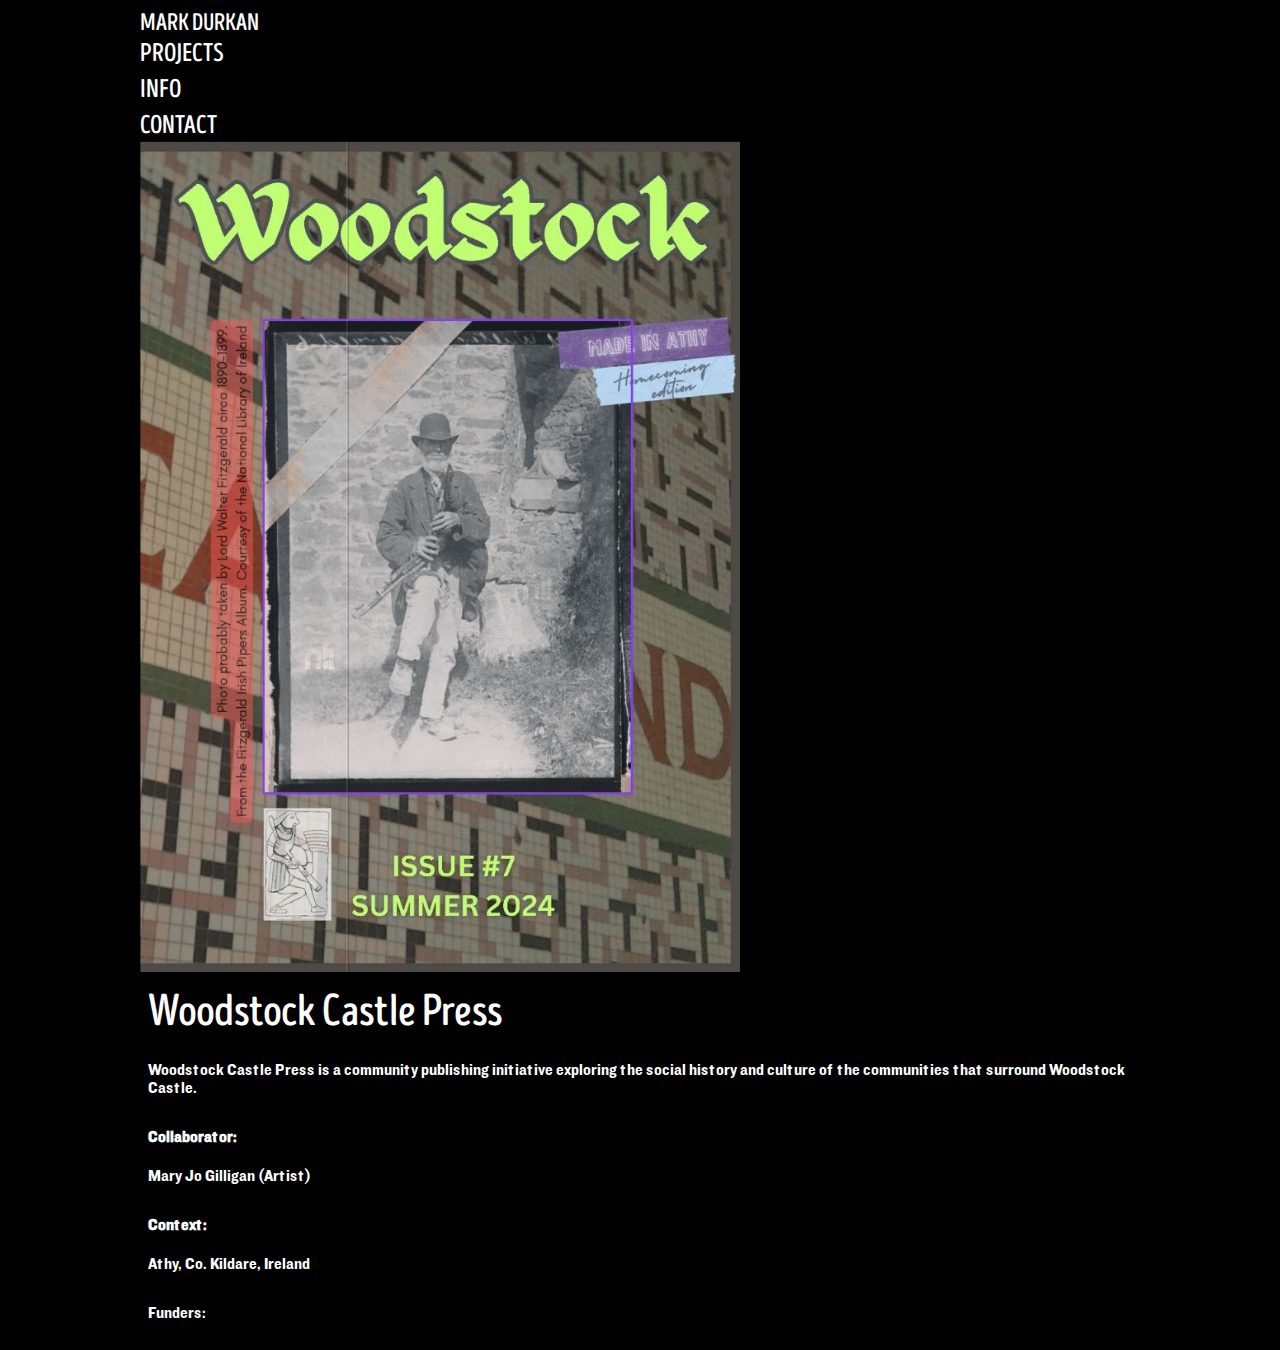
==== project-page.html @ 4230ec90 "add a test page for links and link styling" ====
<!DOCTYPE html>
<html lang="en">
<head>
    <meta charset="UTF-8">
    <meta name="viewport" content="width=device-width, initial-scale=1.0">
    <title>Project Page Example</title>
    <link rel="stylesheet" href="style.css" />
</head>
<body>
    <section id="hero">
        <header><a href="./index.html">MARK DURKAN</a></header>
        <div class="heroContent">
            <nav>
                <ul id="pageLinks">
                    <li id="projects" class="projects links">PROJECTS
                        <ul id="projectLinks">
                            <li>WOODSTOCK</li>
                            <li>ALIBI</li>
                            <li>UNION</li>
                            <li>IN ASTONISHED WALL...</li>
                            <li>CASUAL CULT CREATION</li>
                            <li>ARCHI-TYPE</li>
                        </ul>
                    </li>
                    <li class="info links">INFO</li>
                    <li class="contact links">CONTACT</li>
                </ul>
            </nav>
            <img id="poster" src="/media/woodstock poster.jpg" 
                 alt="Poster of Woodstock project" />
            <div id="projectContext">
                    <div class="projectContextInfo">
                        <p id="projectTitle" class="heading">Woodstock Castle Press</p>
                        <p>Woodstock Castle Press is a community publishing
                            initiative exploring the social history and
                            culture of the communities that surround
                            Woodstock Castle.</p>
                    </div>
                    <div class="projectContextInfo">
                        <p><strong>Collaborator:</strong></p>
                        <p>Mary Jo Gilligan (Artist)</p>
                    </div>
                    <div class="projectContextInfo">
                        <p><strong>Context:</strong></p>
                        <p>Athy, Co. Kildare, Ireland</p>
                    </div>
                    <div class="projectContextInfo">
                        <p><underline>Funders:</underline></p>
                    </div>
            </div> 
        </div>
    </section>
</body>
</html>
---- style.css ----
@font-face {
    font-family: 'HeaderFont';
    src: url('./fonts/IntroHeadB-Trial-Base.woff2') format('woff2');
    font-weight: normal;
    font-style: normal;
}

@font-face {
    font-family: 'BodyFont';
    src: url('./fonts/Knockout-HTF51-Middleweight.woff2') format('woff2');
    font-weight: normal;
    font-style: normal;
}

@font-face {
    font-family: 'BodyFontItalic';
    src: url('./fonts/Knockout-HTF51-Middleweight.woff2') format('woff2');
    font-weight: normal;
    font-style: italic;
}
* {
    margin: 0px;
    padding: 0px;
}
body {
    padding-top: .5rem;
    font-family: 'BodyFont', sans-serif;
    background: black;
    color: white;
    width: 80%;
    max-width: 1000px;
    margin: 0 auto;
}
header {
    font-family: 'HeaderFont', sans-serif;
    font-size: 1.5rem;
}
h1, h2, h3, h4, h5, h6 {
    font-family: 'HeaderFont', sans-serif;
    font-weight: normal;
    font-size: clamp(2rem, 4vw, 3rem);
}
p {
    font-family: 'BodyFont', sans-serif;
    font-size: clamp(1rem, 1.25vw, 1.25rem);
    padding: .5rem;
}
#heroContent {
    display: grid;
    grid-template-columns: 1fr 2fr 1fr;
    gap: 1.5rem;
    padding: 3rem 0;
}
#poster {
    width: 100%;
    max-width: 600px;
    /* min-width: 40%; */
}
ul {
    list-style: none;
    font-family: 'HeaderFont', sans-serif;
}
#pageLinks {
    font-size: clamp(1.3rem, 2vw, 1.6rem);
    display: flex;
    flex-direction: column;
    gap: 5px;
    position: relative;
}
.links {
    position: relative;
    cursor: pointer;
    transition: transform 0.3s ease;
}
#projectLinks {    
    visibility: hidden;
    list-style-type: none;
    position: absolute;
    top: 100%;
    z-index: 1;
    opacity: 0;
    transform: translateX(0px);
    transition: opacity .4s ease, transform .5s ease, visibility .4s ease;
}
#projects:hover #projectLinks {
    visibility: visible;
    opacity: 1;
    transform: translateX(20px);
}
.projectContentHeading {
    /* border: solid 1px green; */
    text-align: center
}
#projectContext {
    display: flex;
    flex-direction: column;
    align-items: flex-start;
}
.projectContextInfo {
    display: flex;
    flex-direction: column;
    margin-bottom: 15px;
}
.projectContextInfo p:first-child {
    margin-bottom: 5px;
}
#projectTitle {
    font-size: clamp(1.8rem, 4vw, 2.8rem);
    font-family: 'HeaderFont', sans-serif;
}
main {
    /* border: solid 1px blue;; */
    padding-top: 2rem;
    display: flex;
    flex-direction: column;
    align-items: center;
    gap: 3rem;
}
.projectContent {
    display: grid;
    
}
.projectContentBody {
    /* border: solid 1px red; */
    display: grid;
    grid-template-columns: 1fr 1fr;
    justify-content: center;
}

.projectContentHeading {
    /* border: solid 1px green; */
    text-align: center; /* Center the text */
    position: relative; /* Position for the pseudo-element */
    margin-bottom: 1rem; /* Add some space for the line */
}

.projectContentHeading::after {
    content: "";
    display: block;
    width: 100%;
    height: 1px;
    background-color: lightgrey;
    position: absolute;
    bottom: -0.5rem; /* Position the line between heading and body */
    left: 0;
}
a {
    text-decoration: none;
    color: inherit;
    cursor: pointer; /* Changes the cursor to the default arrow */
    outline: none; /* Removes the outline on focus */
  }
  
  a:hover, a:focus {
    text-decoration: none;
    color: grey;
    cursor: pointer;
    outline: none;
  }
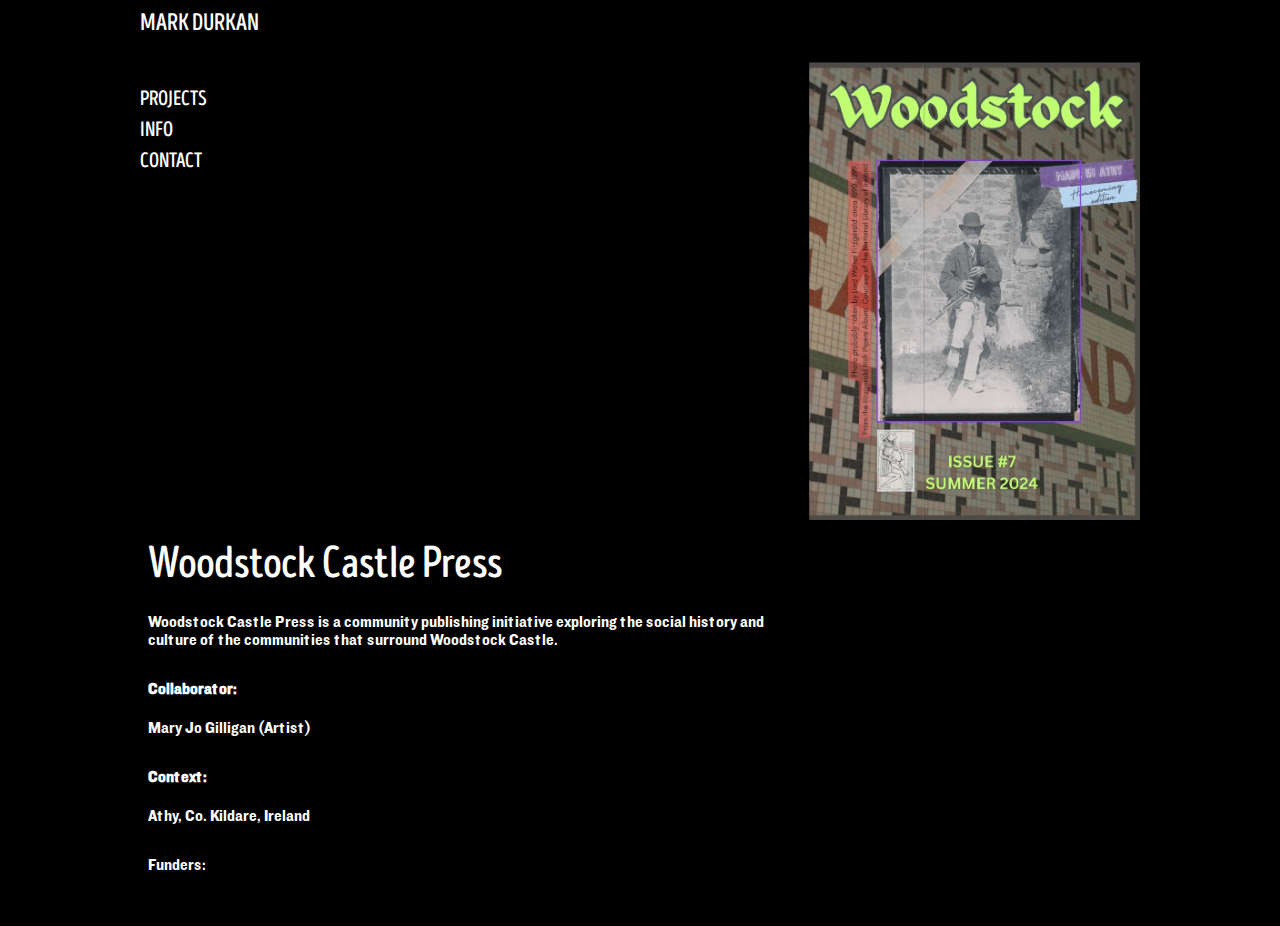
==== commit 538cd432: "updating layout of project page after recent feedback" ====
--- a/project-page.html
+++ b/project-page.html
@@ -3,13 +3,13 @@
 <head>
     <meta charset="UTF-8">
     <meta name="viewport" content="width=device-width, initial-scale=1.0">
+    <link rel="stylesheet" href="style.css" />
     <title>Project Page Example</title>
-    <link rel="stylesheet" href="style.css" />
 </head>
 <body>
     <section id="hero">
         <header><a href="./index.html">MARK DURKAN</a></header>
-        <div class="heroContent">
+        <div id="heroContent">
             <nav>
                 <ul id="pageLinks">
                     <li id="projects" class="projects links">PROJECTS
--- a/style.css
+++ b/style.css
@@ -27,29 +27,43 @@
     font-family: 'BodyFont', sans-serif;
     background: black;
     color: white;
-    width: 80%;
+    width: 95%;
     max-width: 1000px;
     margin: 0 auto;
+    display: flex;
+    flex-direction: column;
+    /* border: solid 1px green; */
 }
 header {
     font-family: 'HeaderFont', sans-serif;
     font-size: 1.5rem;
+    /* border: solid 1px yellow; */
 }
 h1, h2, h3, h4, h5, h6 {
     font-family: 'HeaderFont', sans-serif;
     font-weight: normal;
-    font-size: clamp(2rem, 4vw, 3rem);
+    /* font-size: clamp(2rem, 4vw, 3rem); */
 }
 p {
     font-family: 'BodyFont', sans-serif;
     font-size: clamp(1rem, 1.25vw, 1.25rem);
     padding: .5rem;
 }
+.projectContent {
+    /* border: solid 1px red; */
+    display: grid;
+    grid-template-columns: 1fr 5fr;
+    gap: 1rem;
+}
+nav {
+    /* border: solid 1px blue; */
+    padding: 1.5rem 0;
+}
 #heroContent {
     display: grid;
-    grid-template-columns: 1fr 2fr 1fr;
-    gap: 1.5rem;
-    padding: 3rem 0;
+    grid-template-columns: 2fr 1fr;
+    gap: .5rem;
+    padding: 1.5rem 0;
 }
 #poster {
     width: 100%;
@@ -61,7 +75,7 @@
     font-family: 'HeaderFont', sans-serif;
 }
 #pageLinks {
-    font-size: clamp(1.3rem, 2vw, 1.6rem);
+    font-size: clamp(1.1rem, 2vw, 1.3rem);
     display: flex;
     flex-direction: column;
     gap: 5px;
@@ -116,9 +130,9 @@
     align-items: center;
     gap: 3rem;
 }
-.projectContent {
+.projectContentSection{
     display: grid;
-    
+    grid-template-columns: 1fr;
 }
 .projectContentBody {
     /* border: solid 1px red; */
@@ -127,23 +141,7 @@
     justify-content: center;
 }
 
-.projectContentHeading {
-    /* border: solid 1px green; */
-    text-align: center; /* Center the text */
-    position: relative; /* Position for the pseudo-element */
-    margin-bottom: 1rem; /* Add some space for the line */
-}
 
-.projectContentHeading::after {
-    content: "";
-    display: block;
-    width: 100%;
-    height: 1px;
-    background-color: lightgrey;
-    position: absolute;
-    bottom: -0.5rem; /* Position the line between heading and body */
-    left: 0;
-}
 a {
     text-decoration: none;
     color: inherit;
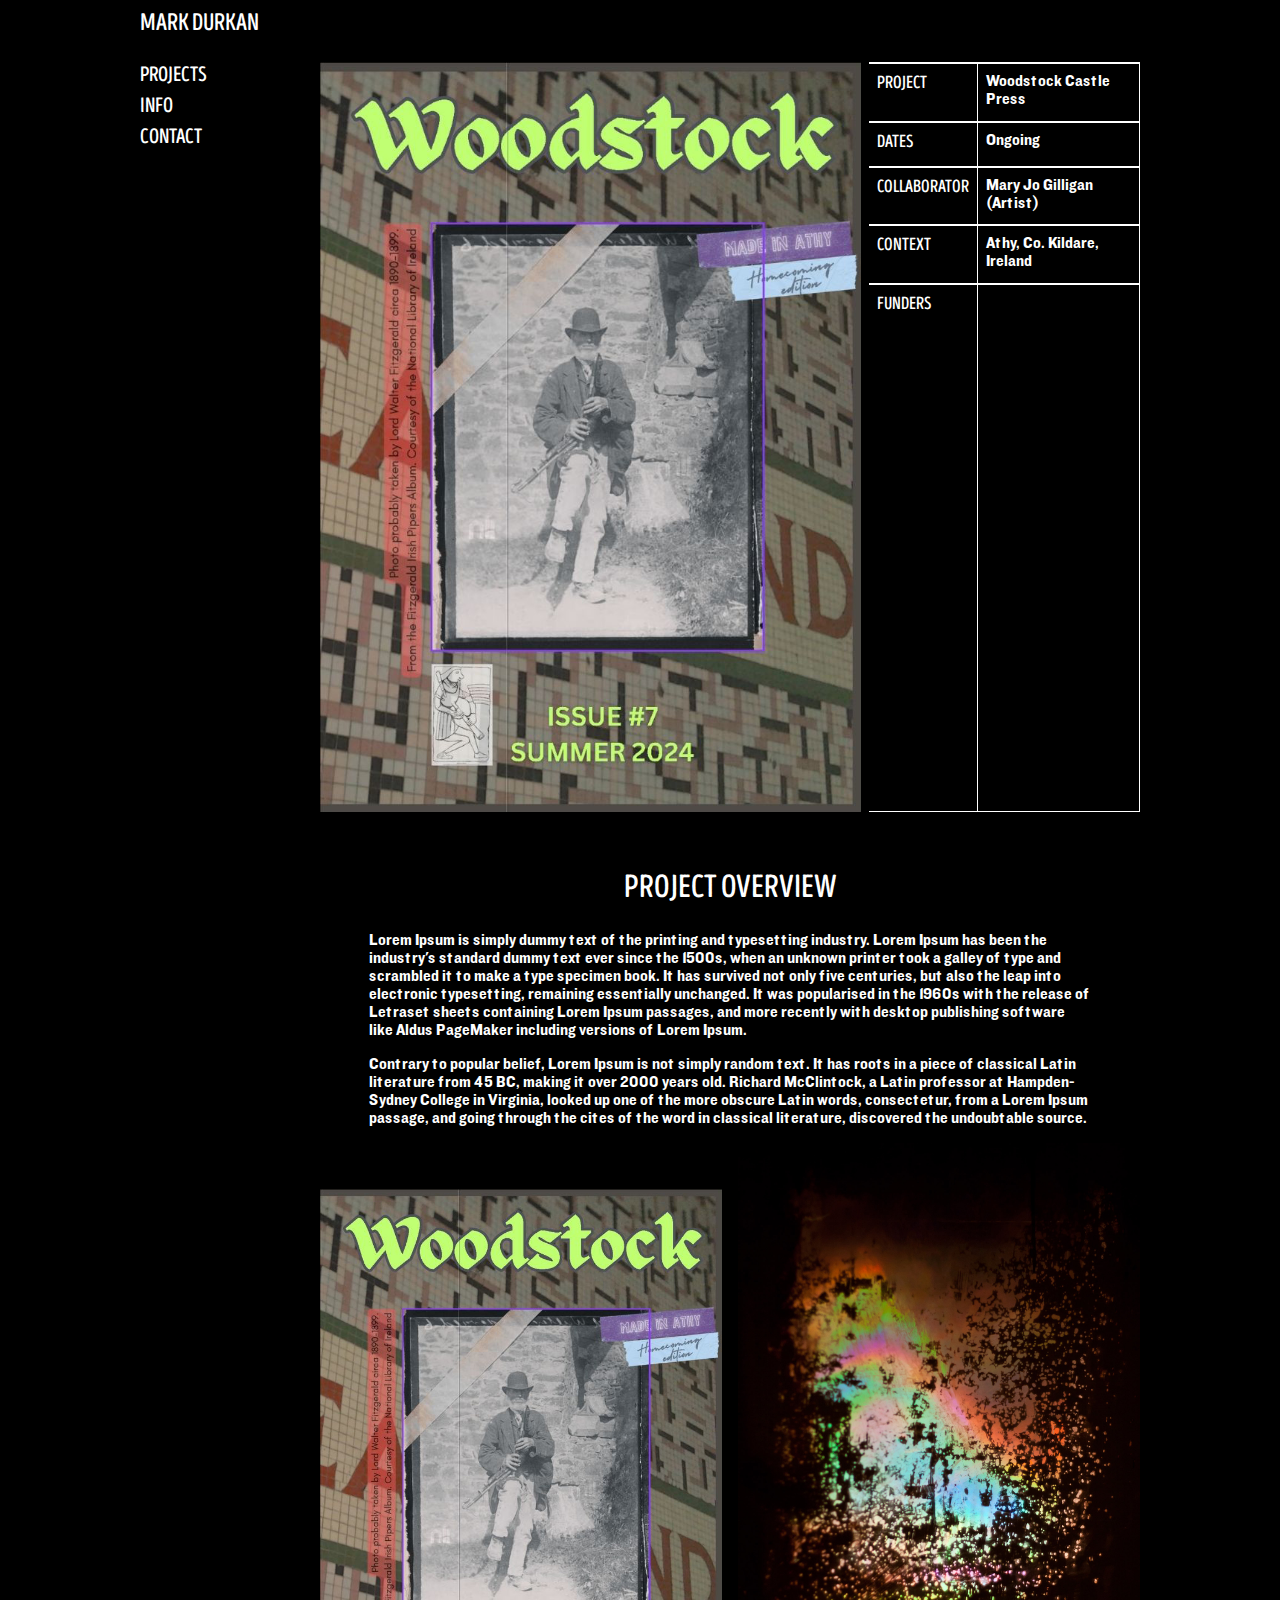
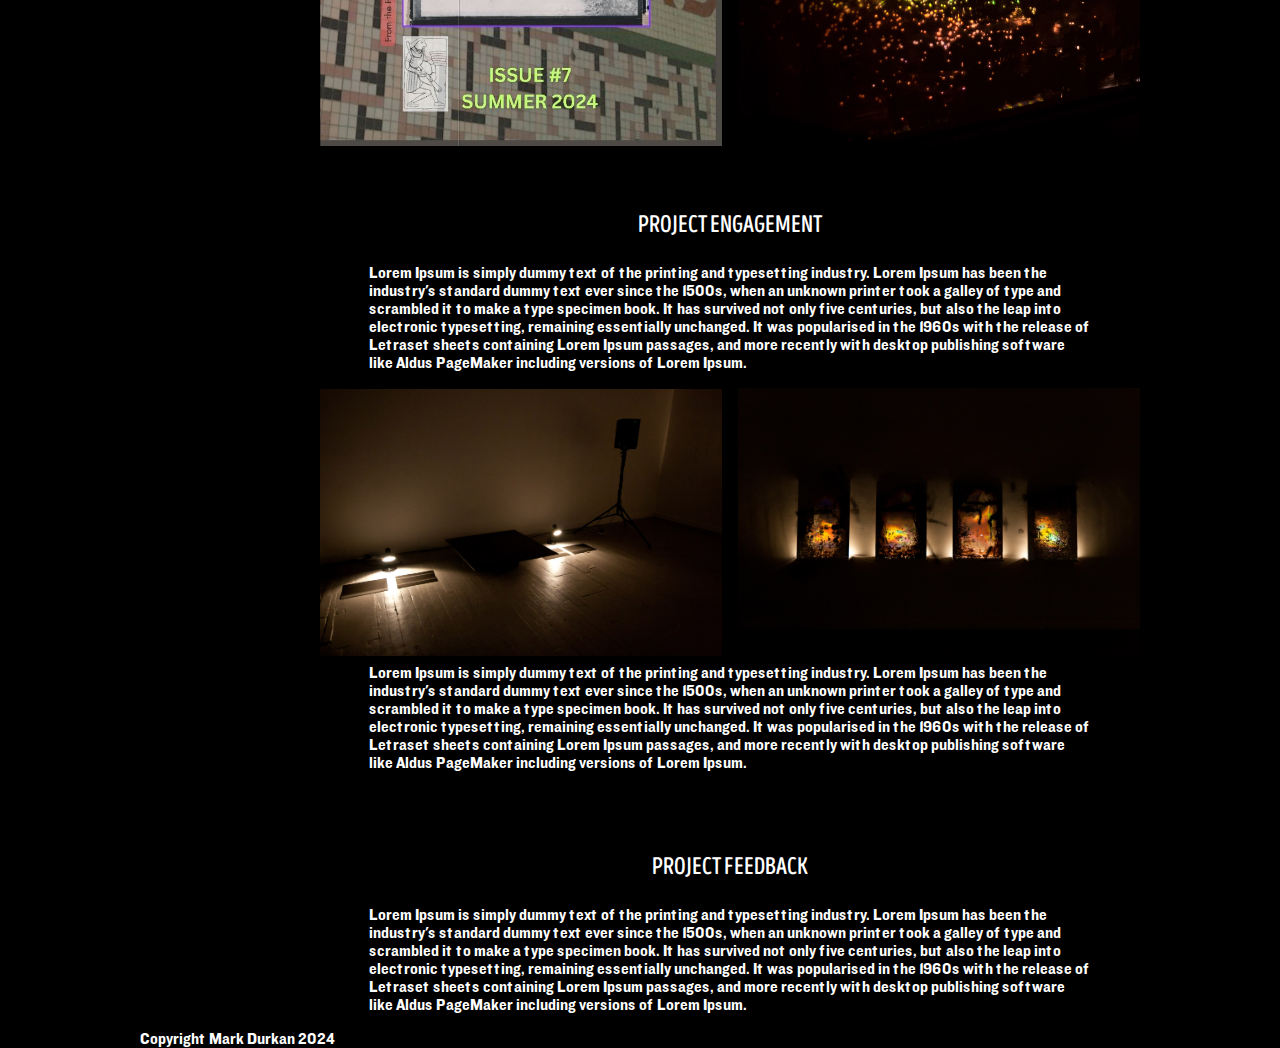
==== commit 0c73b9fd: "adding a new style to project page based on feedback" ====
--- a/project-page.html
+++ b/project-page.html
@@ -7,48 +7,135 @@
     <title>Project Page Example</title>
 </head>
 <body>
-    <section id="hero">
-        <header><a href="./index.html">MARK DURKAN</a></header>
-        <div id="heroContent">
-            <nav>
-                <ul id="pageLinks">
-                    <li id="projects" class="projects links">PROJECTS
-                        <ul id="projectLinks">
-                            <li>WOODSTOCK</li>
-                            <li>ALIBI</li>
-                            <li>UNION</li>
-                            <li>IN ASTONISHED WALL...</li>
-                            <li>CASUAL CULT CREATION</li>
-                            <li>ARCHI-TYPE</li>
-                        </ul>
-                    </li>
-                    <li class="info links">INFO</li>
-                    <li class="contact links">CONTACT</li>
-                </ul>
-            </nav>
-            <img id="poster" src="/media/woodstock poster.jpg" 
-                 alt="Poster of Woodstock project" />
-            <div id="projectContext">
-                    <div class="projectContextInfo">
-                        <p id="projectTitle" class="heading">Woodstock Castle Press</p>
-                        <p>Woodstock Castle Press is a community publishing
-                            initiative exploring the social history and
-                            culture of the communities that surround
-                            Woodstock Castle.</p>
+    <header><a href="./index.html">MARK DURKAN</a></header>
+    <div class="projectBody">
+        <nav>   
+            <ul id="pageLinks">
+                <li id="projects" class="projects links">PROJECTS
+                    <ul id="projectLinks">
+                        <li><a href="./project-page.html">WOODSTOCK</a></li>
+                        <li>ALIBI</li>
+                        <li>UNION</li>
+                        <li>IN ASTONISHED WALL...</li>
+                        <li>CASUAL CULT CREATION</li>
+                        <li>ARCHI-TYPE</li>
+                    </ul>
+                </li>
+                <li class="info links"><a href="./project-page.html">INFO</a></li>
+                <li class="contact links"><a href="./project-page.html">CONTACT</a></li>
+            </ul>
+        </nav>
+        <div class="projectContent">
+            <section id="hero">
+                    <div id="heroContent">
+                        <img id="poster" src="/media/woodstock poster.jpg"
+                            alt="Poster of Woodstock project" />
+                        <div class="projectContext">                                
+                            <div class="project-details project-details-title" >PROJECT</div>
+                            <div class="project-details project-details-content" >Woodstock Castle Press</div> 
+                            <div class="project-details project-details-title" >DATES</div>
+                            <div class="project-details project-details-content" >Ongoing</div>                                 
+                            <div class="project-details project-details-title" >COLLABORATOR</div>
+                            <div class="project-details project-details-content" >Mary Jo Gilligan (Artist)</div>                               
+                            <div class="project-details project-details-title" >CONTEXT</div>
+                            <div class="project-details project-details-content" >Athy, Co. Kildare, Ireland</div>                                
+                            <div class="project-details project-details-title" >FUNDERS</div>
+                            <div class="project-details project-details-content" > </div>   
+                        </div>
                     </div>
-                    <div class="projectContextInfo">
-                        <p><strong>Collaborator:</strong></p>
-                        <p>Mary Jo Gilligan (Artist)</p>
+            </section>
+            <main>
+                <section id="overview" class="projectContentSection">
+                    <h1 class="projectContentHeading">PROJECT OVERVIEW</h1>
+                        <div class="projectContentText">
+                            <p>Lorem Ipsum is simply dummy text of the printing and
+                                typesetting industry. Lorem Ipsum has been the
+                                industry's standard dummy text ever since the 1500s,
+                                when an unknown printer took a galley of type and
+                                scrambled it to make a type specimen book. It has
+                                survived not only five centuries, but also the leap
+                                into electronic typesetting, remaining essentially
+                                unchanged. It was popularised in the 1960s with the
+                                release of Letraset sheets containing Lorem Ipsum
+                                passages, and more recently with desktop publishing
+                                software like Aldus PageMaker including versions of
+                                Lorem Ipsum.
+                            </p>
+                            <p>
+                                Contrary to popular belief, Lorem Ipsum is not
+                                simply random text. It has roots in a piece of
+                                classical Latin literature from 45 BC, making
+                                it over 2000 years old. Richard McClintock, a
+                                Latin professor at Hampden-Sydney College in
+                                Virginia, looked up one of the more obscure
+                                Latin words, consectetur, from a Lorem Ipsum
+                                passage, and going through the cites of the
+                                word in classical literature, discovered the
+                                undoubtable source.
+                            </p>
+                        </div>
+                        <div class="projectContentImages">
+                            <img src="/media/woodstock poster.jpg"/>
+                            <img src="/media/1.jpg"/>
+                        </div>
+
+                </section>
+                <section id="engagement" class="projectContentSection">
+                    <h2 class="projectContentHeading">PROJECT ENGAGEMENT</h2>
+                    <div class="projectContentText">
+                        <p>Lorem Ipsum is simply dummy text of the printing and
+                            typesetting industry. Lorem Ipsum has been the
+                            industry's standard dummy text ever since the 1500s,
+                            when an unknown printer took a galley of type and
+                            scrambled it to make a type specimen book. It has
+                            survived not only five centuries, but also the leap
+                            into electronic typesetting, remaining essentially
+                            unchanged. It was popularised in the 1960s with the
+                            release of Letraset sheets containing Lorem Ipsum
+                            passages, and more recently with desktop publishing
+                            software like Aldus PageMaker including versions of
+                            Lorem Ipsum.</p>
                     </div>
-                    <div class="projectContextInfo">
-                        <p><strong>Context:</strong></p>
-                        <p>Athy, Co. Kildare, Ireland</p>
+                        <div class="projectContentImages">
+                            <img src="/media/10.jpg"/>
+                            <img src="/media/11.jpg"/>
+                        </div>
+                        <div class="projectContentText">
+                            <p>Lorem Ipsum is simply dummy text of the printing and
+                                typesetting industry. Lorem Ipsum has been the
+                                industry's standard dummy text ever since the 1500s,
+                                when an unknown printer took a galley of type and
+                                scrambled it to make a type specimen book. It has
+                                survived not only five centuries, but also the leap
+                                into electronic typesetting, remaining essentially
+                                unchanged. It was popularised in the 1960s with the
+                                release of Letraset sheets containing Lorem Ipsum
+                                passages, and more recently with desktop publishing
+                                software like Aldus PageMaker including versions of
+                                Lorem Ipsum.</p>
+                        </div>
+                </section>
+                <section id="feedback" class="projectContentSection">
+                    <h2 class="projectContentHeading">PROJECT FEEDBACK</h2>
+                    <div class="projectContentText">
+                        <p>Lorem Ipsum is simply dummy text of the printing and
+                            typesetting industry. Lorem Ipsum has been the
+                            industry's standard dummy text ever since the 1500s,
+                            when an unknown printer took a galley of type and
+                            scrambled it to make a type specimen book. It has
+                            survived not only five centuries, but also the leap
+                            into electronic typesetting, remaining essentially
+                            unchanged. It was popularised in the 1960s with the
+                            release of Letraset sheets containing Lorem Ipsum
+                            passages, and more recently with desktop publishing
+                            software like Aldus PageMaker including versions of
+                            Lorem Ipsum.</p>
                     </div>
-                    <div class="projectContextInfo">
-                        <p><underline>Funders:</underline></p>
-                    </div>
-            </div> 
+                </section>
+            </main>
         </div>
-    </section>
+    </div> 
+    <footer>Copyright Mark Durkan 2024</footer>
+    <script src="script.js"></script>
 </body>
 </html>--- a/style.css
+++ b/style.css
@@ -25,6 +25,7 @@
 body {
     padding-top: .5rem;
     font-family: 'BodyFont', sans-serif;
+    font-size: clamp(1rem, 1.1vw, 1.25rem);
     background: black;
     color: white;
     width: 95%;
@@ -46,10 +47,9 @@
 }
 p {
     font-family: 'BodyFont', sans-serif;
-    font-size: clamp(1rem, 1.25vw, 1.25rem);
     padding: .5rem;
 }
-.projectContent {
+.projectBody {
     /* border: solid 1px red; */
     display: grid;
     grid-template-columns: 1fr 5fr;
@@ -101,14 +101,33 @@
     opacity: 1;
     transform: translateX(20px);
 }
-.projectContentHeading {
-    /* border: solid 1px green; */
-    text-align: center
-}
-#projectContext {
-    display: flex;
-    flex-direction: column;
-    align-items: flex-start;
+.projectContext{
+    display: grid;
+    grid-template-columns: 1fr 2fr; /* Two columns: one for titles, one for information */
+    grid-template-rows: auto auto auto auto 1fr;
+    gap: 0; /* No gap between grid items */
+    border-top: 1px solid white; /* Top border for the whole grid */
+    border-bottom: 1px solid white; /* Bottom border for the whole grid */
+}
+.project-details {
+    border-top: 1px solid white; /* Top border for each cell */
+    border-right: 1px solid white; /* Right border for each cell */
+    border-bottom: 1px solid white; /* Bottom border for each cell */
+    display: flex;
+    align-items: top;
+    padding: 0.5rem 0.5rem 0.8rem 0.5rem;
+}
+.project-details-title {
+    font-family: 'HeaderFont', sans-serif;
+    font-size: clamp(1.1rem, 1.1vw, 1.2rem);
+}
+.project-details-content {
+    font-size: clamp(1rem, 1.1vw, 1.25rem);
+    padding-right: .5rem;
+}
+.projectContext :last-child, 
+.projectContext :nth-last-child(2) {
+    border-bottom: none ;
 }
 .projectContextInfo {
     display: flex;
@@ -128,19 +147,45 @@
     display: flex;
     flex-direction: column;
     align-items: center;
-    gap: 3rem;
+    gap: 4rem;
+}
+/* THE MAIN CONTENT OF THE PROJECT PAGE */
+.projectContent {
+    /* border: solid 1px yellow; */
 }
 .projectContentSection{
+    /* border: solid 1px blue; */
     display: grid;
     grid-template-columns: 1fr;
-}
-.projectContentBody {
-    /* border: solid 1px red; */
+    width: 100%;
+}
+.projectContentHeading {
+    /* border: solid 1px green; */
+    text-align: center;
+    margin-bottom: 1rem;
+}
+.projectContentText {
+    width: 90%;
+    margin: 0 auto;
+    margin-bottom: .5rem;
+    /* border: 1px solid lightblue; */
+    
+}
+.projectContentImages {
     display: grid;
     grid-template-columns: 1fr 1fr;
-    justify-content: center;
-}
-
+    gap: 1rem;
+    align-items: end;
+    max-width: 100%;
+    margin: 0 auto;
+}
+
+img {
+    /* border: 1px solid white; */
+    max-width: 100%;
+    height: auto;
+    margin: 0 auto;
+}
 
 a {
     text-decoration: none;
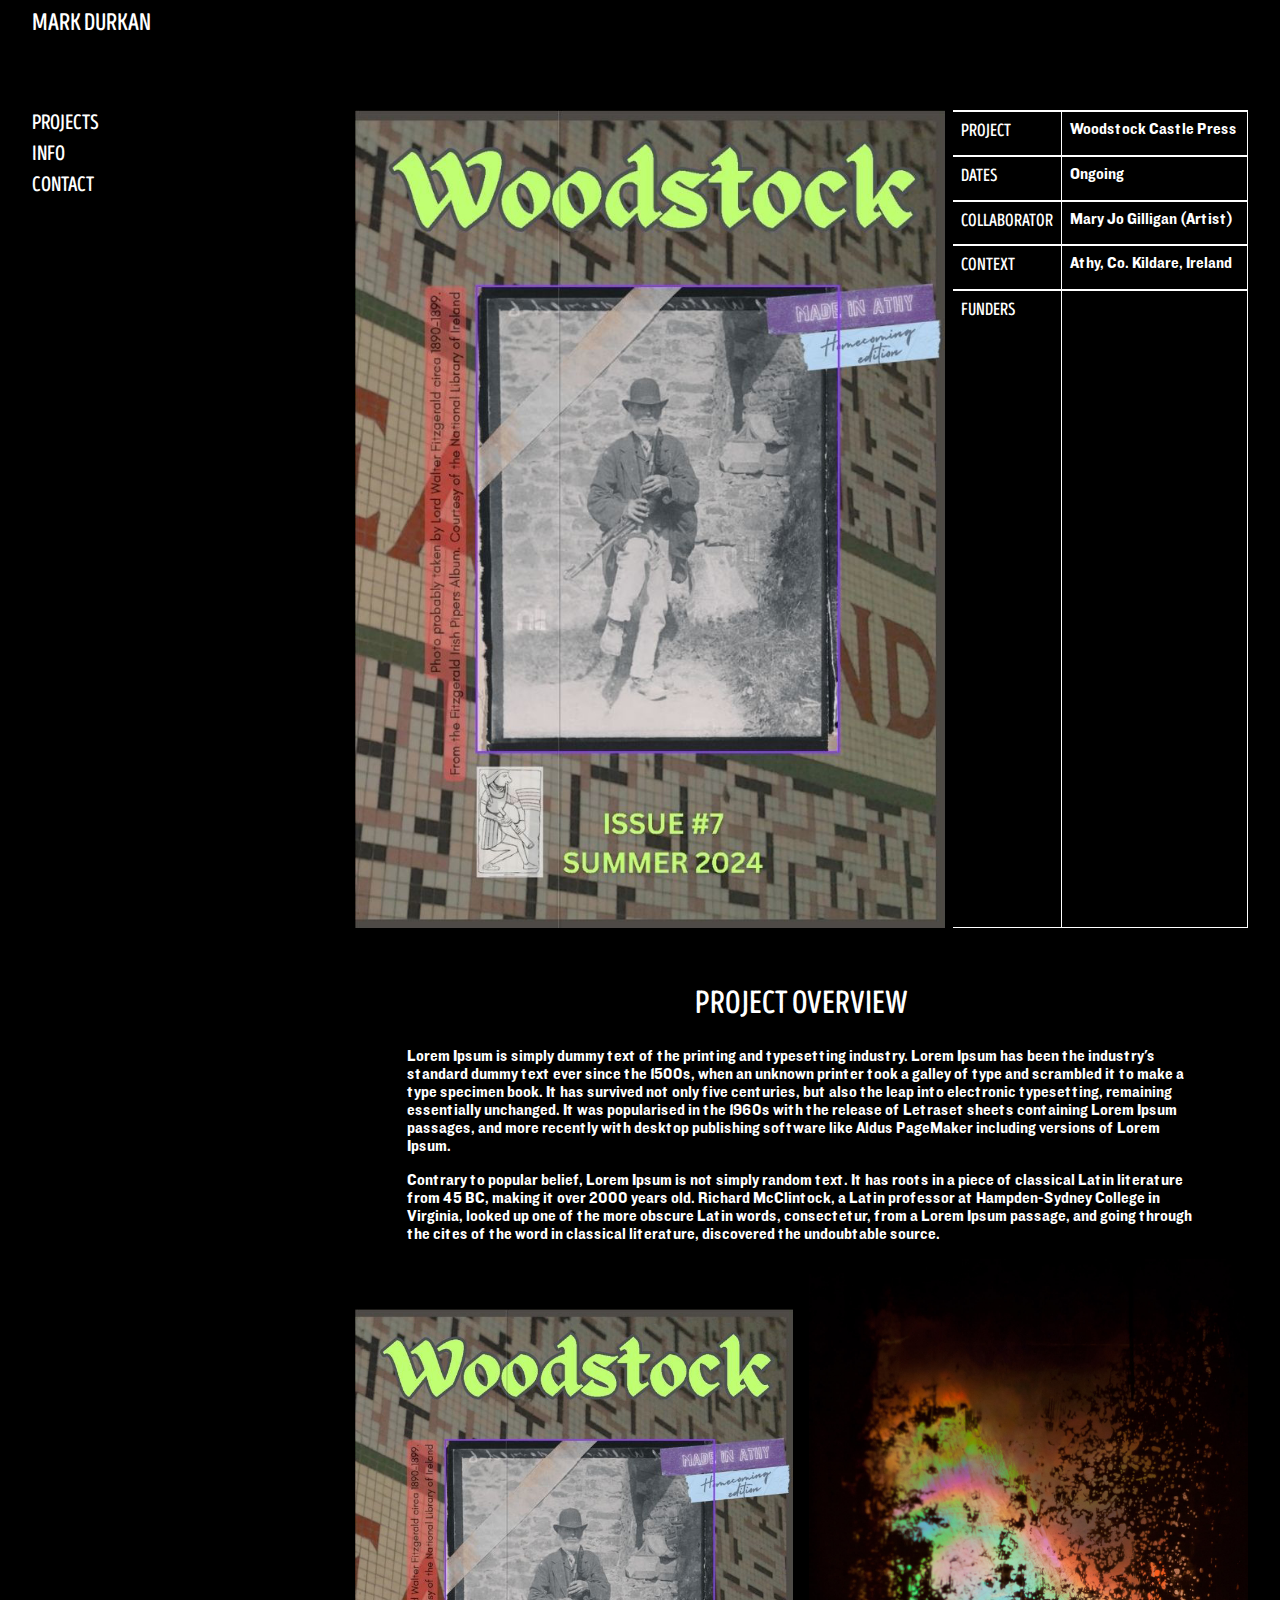
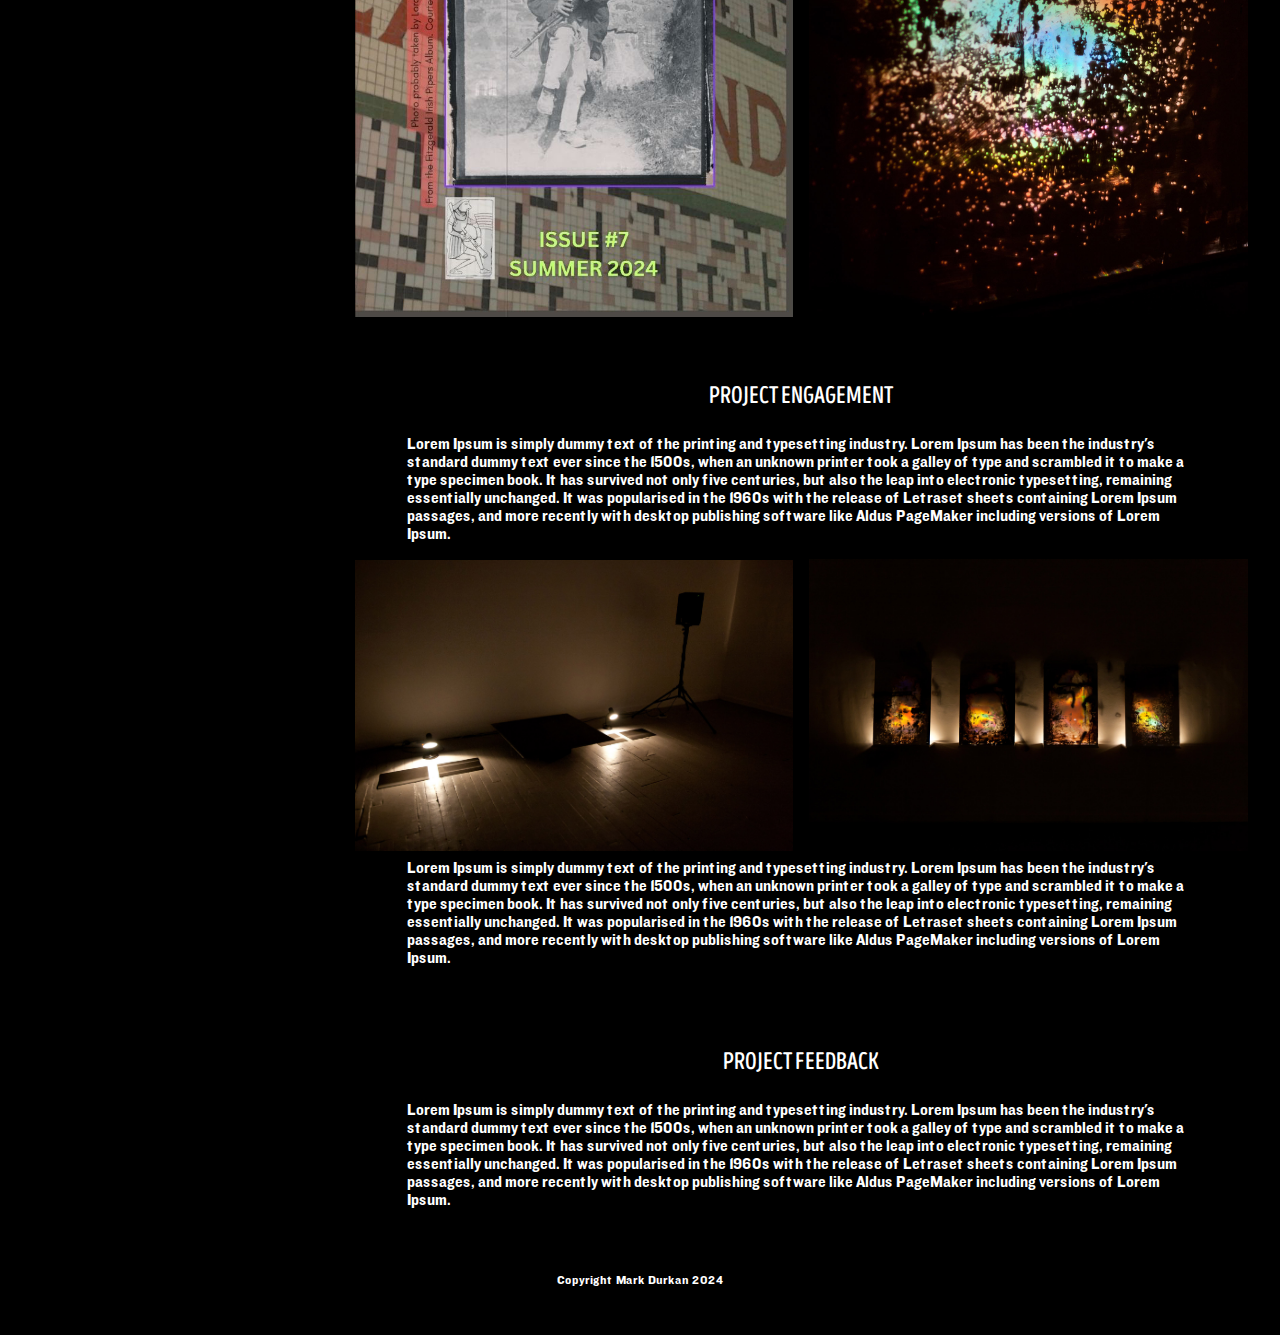
==== commit e26b672d: "adjusting styles for main and project pages" ====
--- a/project-page.html
+++ b/project-page.html
@@ -4,6 +4,7 @@
     <meta charset="UTF-8">
     <meta name="viewport" content="width=device-width, initial-scale=1.0">
     <link rel="stylesheet" href="style.css" />
+    <link rel="stylesheet" href="project-style.css" />
     <title>Project Page Example</title>
 </head>
 <body>
@@ -44,7 +45,7 @@
                         </div>
                     </div>
             </section>
-            <main>
+            <main class="project-content-main">
                 <section id="overview" class="projectContentSection">
                     <h1 class="projectContentHeading">PROJECT OVERVIEW</h1>
                         <div class="projectContentText">
--- a/style.css
+++ b/style.css
@@ -29,7 +29,7 @@
     background: black;
     color: white;
     width: 95%;
-    max-width: 1000px;
+    max-width: 1400px;
     margin: 0 auto;
     display: flex;
     flex-direction: column;
@@ -38,6 +38,7 @@
 header {
     font-family: 'HeaderFont', sans-serif;
     font-size: 1.5rem;
+    padding-bottom: 3rem;
     /* border: solid 1px yellow; */
 }
 h1, h2, h3, h4, h5, h6 {
@@ -53,7 +54,7 @@
     /* border: solid 1px red; */
     display: grid;
     grid-template-columns: 1fr 5fr;
-    gap: 1rem;
+    gap: 3rem;
 }
 nav {
     /* border: solid 1px blue; */
@@ -149,36 +150,6 @@
     align-items: center;
     gap: 4rem;
 }
-/* THE MAIN CONTENT OF THE PROJECT PAGE */
-.projectContent {
-    /* border: solid 1px yellow; */
-}
-.projectContentSection{
-    /* border: solid 1px blue; */
-    display: grid;
-    grid-template-columns: 1fr;
-    width: 100%;
-}
-.projectContentHeading {
-    /* border: solid 1px green; */
-    text-align: center;
-    margin-bottom: 1rem;
-}
-.projectContentText {
-    width: 90%;
-    margin: 0 auto;
-    margin-bottom: .5rem;
-    /* border: 1px solid lightblue; */
-    
-}
-.projectContentImages {
-    display: grid;
-    grid-template-columns: 1fr 1fr;
-    gap: 1rem;
-    align-items: end;
-    max-width: 100%;
-    margin: 0 auto;
-}
 
 img {
     /* border: 1px solid white; */
@@ -200,3 +171,10 @@
     cursor: pointer;
     outline: none;
   }
+
+  /* footer */
+  footer {
+    padding: 3rem;
+    text-align: center;
+    font-size: clamp(.7rem, 1vw, 1rem);
+  }--- a/project-style.css
+++ b/project-style.css
@@ -0,0 +1,80 @@
+/* The hero section */
+.projectContext{
+    display: grid;
+    grid-template-columns: 1fr 2fr;
+    grid-template-rows: auto auto auto auto 1fr;
+    gap: 0; 
+    border-top: 1px solid white; /* Top border for the whole grid */
+    border-bottom: 1px solid white; /* Bottom border for the whole grid */
+}
+.project-details {
+    border-top: 1px solid white; /* Top border for each cell */
+    border-right: 1px solid white; /* Right border for each cell */
+    border-bottom: 1px solid white; /* Bottom border for each cell */
+    display: flex;
+    align-items: top;
+    padding: 0.5rem 0.5rem 0.8rem 0.5rem;
+}
+.project-details-title {
+    font-family: 'HeaderFont', sans-serif;
+    font-size: clamp(1.1rem, 1.1vw, 1.2rem);
+}
+.project-details-content {
+    font-size: clamp(1rem, 1.1vw, 1.25rem);
+    padding-right: .5rem;
+}
+.projectContext :last-child, 
+.projectContext :nth-last-child(2) {
+    border-bottom: none ;
+}
+.projectContextInfo {
+    display: flex;
+    flex-direction: column;
+    margin-bottom: 15px;
+}
+.projectContextInfo p:first-child {
+    margin-bottom: 5px;
+}
+#projectTitle {
+    font-size: clamp(1.8rem, 4vw, 2.8rem);
+    font-family: 'HeaderFont', sans-serif;
+}
+
+/* THE MAIN CONTENT OF THE PROJECT PAGE */
+.projectContent {
+    /* border: solid 1px yellow; */
+    max-width: 900px;
+    padding-left: 5rem;
+}
+.projectContentSection{
+    /* border: solid 1px blue; */
+    display: grid;
+    grid-template-columns: 1fr;
+    width: 100%;
+}
+.projectContentHeading {
+    /* border: solid 1px green; */
+    text-align: center;
+    margin-bottom: 1rem;
+}
+.projectContentText {
+    width: 90%;
+    margin: 0 auto;
+    margin-bottom: .5rem;
+    /* border: 1px solid lightblue; */
+    
+}
+.projectContentImages {
+    display: grid;
+    grid-template-columns: 1fr 1fr;
+    gap: 1rem;
+    align-items: end;
+    max-width: 100%;
+    margin: 0 auto;
+}
+img {
+    /* border: 1px solid white; */
+    max-width: 100%;
+    height: auto;
+    margin: 0 auto;
+}
